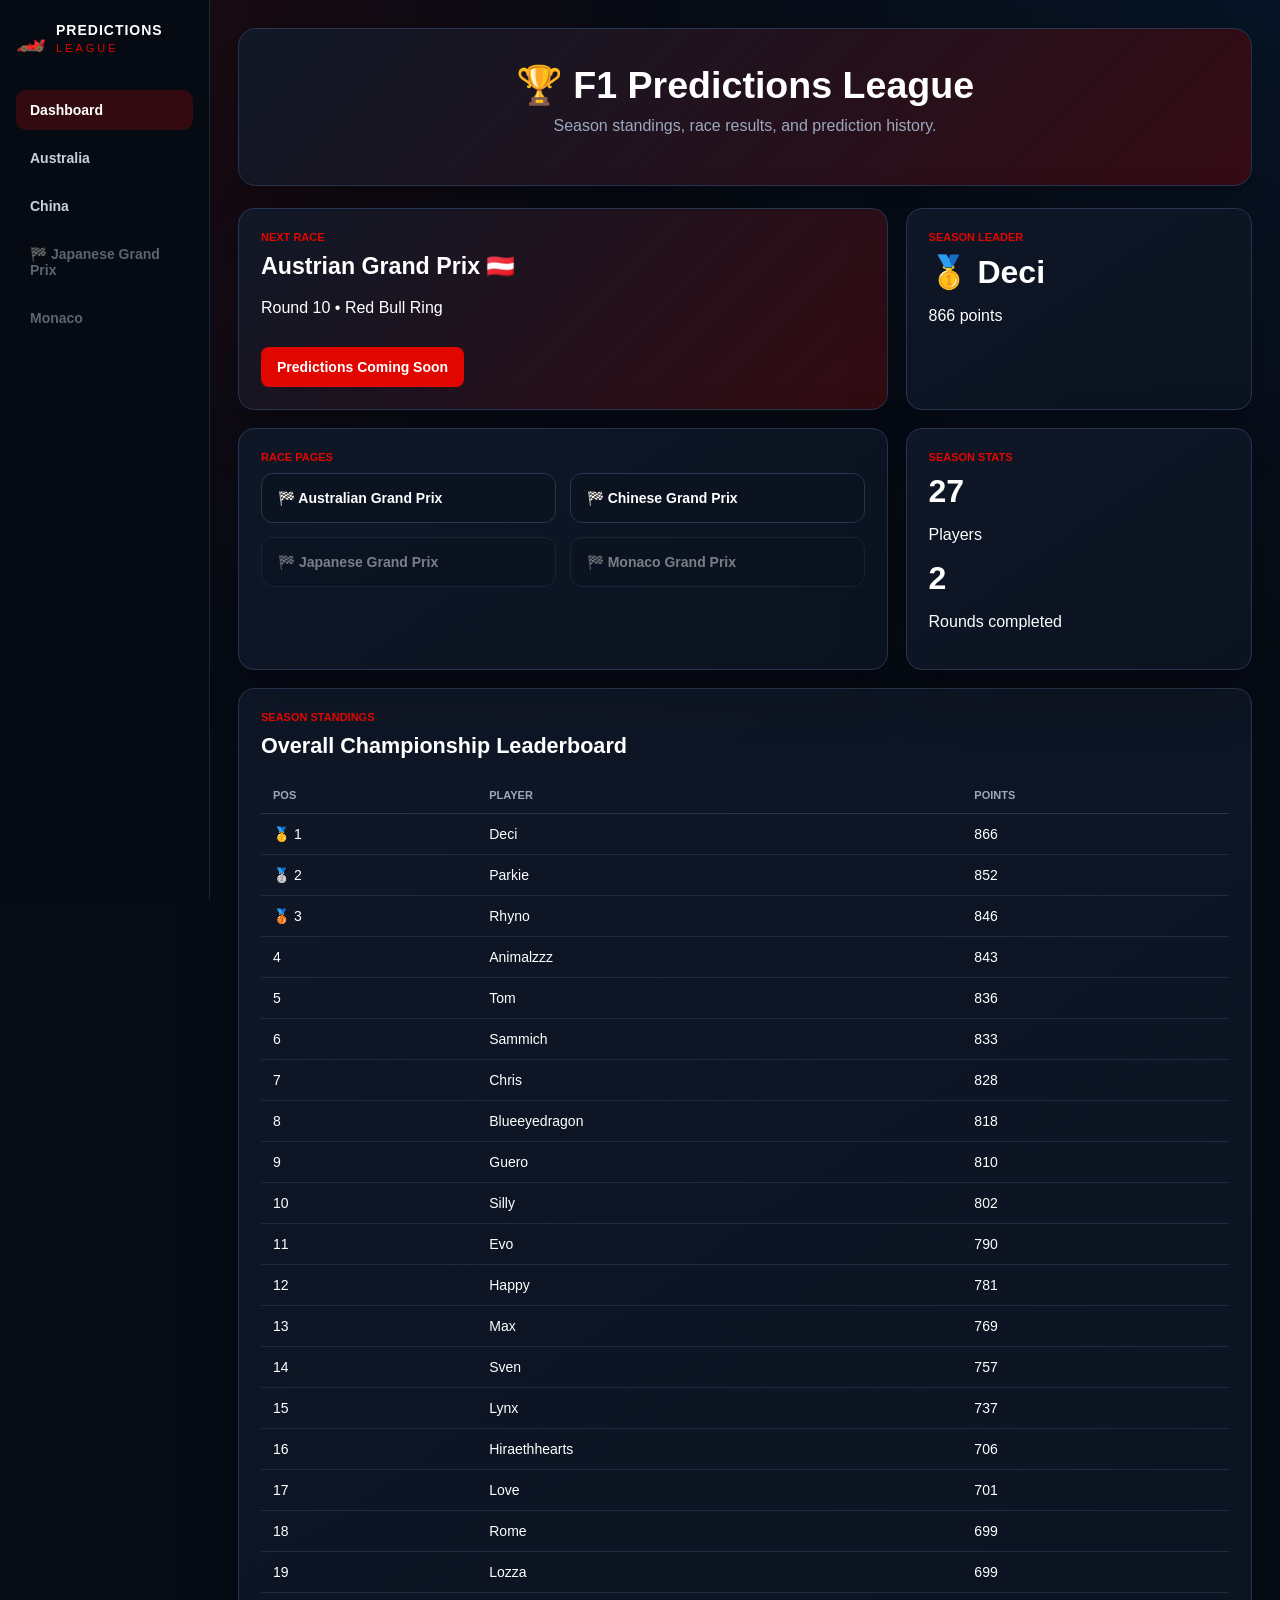
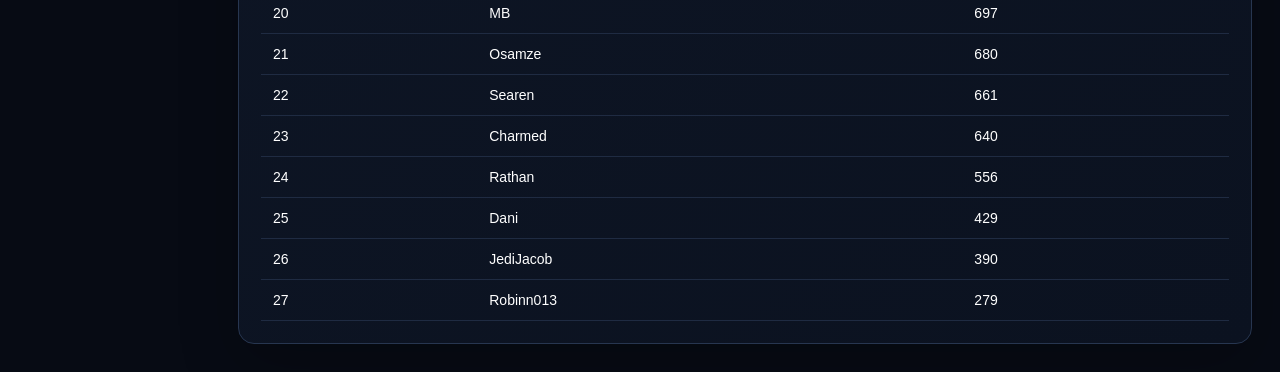
==== index.html @ 39f7abdf "Update index.html" ====
<!DOCTYPE html>
<html lang="en">
<head>
    <meta charset="UTF-8">
    <meta name="viewport" content="width=device-width, initial-scale=1.0">
    <title>F1 Predictions League</title>
    <link rel="stylesheet" href="style.css">
</head>
<body>

<div class="app">

    <aside class="sidebar">
        <div class="logo">
            <span>🏎️</span>
            <div>
                <strong>Predictions</strong>
                <small>League</small>
            </div>
        </div>

        <nav>
            <a class="active" href="index.html">Dashboard</a>
            <a href="australia.html">Australia</a>
            <a href="china.html">China</a>
           <a class="locked" href="#">🏁 Japanese Grand Prix</a>
            <a class="locked" href="#">Monaco</a>
        </nav>
    </aside>

    <main class="dashboard">

        <section class="home-hero">
            <h1>🏆 F1 Predictions League</h1>
            <p>Season standings, race results, and prediction history.</p>
        </section>

        <section class="dashboard-grid">

            <section class="card next-race-card">
                <p class="label">Next Race</p>
                <h2>Austrian Grand Prix 🇦🇹</h2>
                <p>Round 10 • Red Bull Ring</p>
                <a class="button" href="#">Predictions Coming Soon</a>
            </section>

            <section class="card summary-card">
                <p class="label">Season Leader</p>
                <h2>🥇 Deci</h2>
                <p>866 points</p>
            </section>

            <section class="card">
                <p class="label">Race Pages</p>

                <div class="race-links">
                    <a href="australia.html">🏁 Australian Grand Prix</a>
                    <a href="china.html">🏁 Chinese Grand Prix</a>
                    <a class="locked" href="#">🏁 Japanese Grand Prix</a>
                    <a class="locked" href="#">🏁 Monaco Grand Prix</a>
                </div>
            </section>

            <section class="card summary-card">
                <p class="label">Season Stats</p>
                <h2>27</h2>
                <p>Players</p>
                <h2>2</h2>
                <p>Rounds completed</p>
            </section>

        </section>

        <section class="card">
            <p class="label">Season Standings</p>
            <h2>Overall Championship Leaderboard</h2>

            <table>
                <tr><th>Pos</th><th>Player</th><th>Points</th></tr>
                <tr><td>🥇 1</td><td>Deci</td><td>866</td></tr>
                <tr><td>🥈 2</td><td>Parkie</td><td>852</td></tr>
                <tr><td>🥉 3</td><td>Rhyno</td><td>846</td></tr>
                <tr><td>4</td><td>Animalzzz</td><td>843</td></tr>
                <tr><td>5</td><td>Tom</td><td>836</td></tr>
                <tr><td>6</td><td>Sammich</td><td>833</td></tr>
                <tr><td>7</td><td>Chris</td><td>828</td></tr>
                <tr><td>8</td><td>Blueeyedragon</td><td>818</td></tr>
                <tr><td>9</td><td>Guero</td><td>810</td></tr>
                <tr><td>10</td><td>Silly</td><td>802</td></tr>
                <tr><td>11</td><td>Evo</td><td>790</td></tr>
                <tr><td>12</td><td>Happy</td><td>781</td></tr>
                <tr><td>13</td><td>Max</td><td>769</td></tr>
                <tr><td>14</td><td>Sven</td><td>757</td></tr>
                <tr><td>15</td><td>Lynx</td><td>737</td></tr>
                <tr><td>16</td><td>Hiraethhearts</td><td>706</td></tr>
                <tr><td>17</td><td>Love</td><td>701</td></tr>
                <tr><td>18</td><td>Rome</td><td>699</td></tr>
                <tr><td>19</td><td>Lozza</td><td>699</td></tr>
                <tr><td>20</td><td>MB</td><td>697</td></tr>
                <tr><td>21</td><td>Osamze</td><td>680</td></tr>
                <tr><td>22</td><td>Searen</td><td>661</td></tr>
                <tr><td>23</td><td>Charmed</td><td>640</td></tr>
                <tr><td>24</td><td>Rathan</td><td>556</td></tr>
                <tr><td>25</td><td>Dani</td><td>429</td></tr>
                <tr><td>26</td><td>JediJacob</td><td>390</td></tr>
                <tr><td>27</td><td>Robinn013</td><td>279</td></tr>
            </table>
        </section>

    </main>

</div>

</body>
</html>
---- style.css ----
* {
    box-sizing: border-box;
}

body {
    margin: 0;
    font-family: "Segoe UI", Arial, sans-serif;
    background:
        radial-gradient(circle at top left, rgba(225, 6, 0, 0.12), transparent 28%),
        radial-gradient(circle at top right, rgba(0, 128, 255, 0.08), transparent 28%),
        #070b14;
    color: white;
}

.app {
    display: grid;
    grid-template-columns: 210px 1fr;
    min-height: 100vh;
}

/* SIDEBAR */

.sidebar {
    background: #060b13;
    border-right: 1px solid #1c2638;
    padding: 22px 16px;
    position: sticky;
    top: 0;
    height: 100vh;
}

.logo {
    display: flex;
    align-items: center;
    gap: 10px;
    margin-bottom: 34px;
}

.logo span {
    font-size: 24px;
}

.logo strong {
    display: block;
    text-transform: uppercase;
    letter-spacing: 1px;
    font-size: 14px;
}

.logo small {
    color: #e10600;
    letter-spacing: 3px;
    text-transform: uppercase;
    font-size: 11px;
}

.sidebar nav {
    display: flex;
    flex-direction: column;
    gap: 8px;
}

.sidebar nav a {
    color: #c8d0e0;
    text-decoration: none;
    padding: 12px 14px;
    border-radius: 10px;
    font-weight: 600;
    font-size: 14px;
}

.sidebar nav a:hover,
.sidebar nav .active {
    background: rgba(225, 6, 0, 0.20);
    color: white;
}

.sidebar nav .locked {
    opacity: 0.45;
    cursor: not-allowed;
}

/* MAIN */

.dashboard {
    padding: 28px;
    max-width: 1220px;
    width: 100%;
}

.home-hero {
    background: linear-gradient(135deg, #101827, #350b13);
    border: 1px solid #26344f;
    border-radius: 18px;
    padding: 34px;
    text-align: center;
    margin-bottom: 22px;
    box-shadow: 0 20px 60px rgba(0, 0, 0, 0.28);
}

.home-hero h1 {
    margin: 0;
    font-size: 2.35rem;
}

.home-hero p {
    margin-top: 10px;
    color: #9ca8bd;
    font-size: 1rem;
}

/* CARDS */

.card {
    background: linear-gradient(145deg, #0f1727, #0b1220);
    border: 1px solid #273650;
    border-radius: 16px;
    padding: 22px;
    box-shadow: 0 20px 60px rgba(0, 0, 0, 0.22);
}

.card:hover {
    border-color: #e10600;
    box-shadow:
        0 0 18px rgba(225, 6, 0, 0.10),
        0 20px 60px rgba(0, 0, 0, 0.25);
    transition: 0.2s ease;
}

.label {
    color: #e10600;
    text-transform: uppercase;
    font-weight: 800;
    font-size: 11px;
    margin: 0 0 10px;
}

.card h2 {
    margin-top: 0;
    font-size: 1.35rem;
}

/* DASHBOARD GRID */

.dashboard-grid {
    display: grid;
    grid-template-columns: 1.5fr 0.8fr;
    gap: 18px;
    margin-bottom: 18px;
}

.next-race-card {
    background: linear-gradient(135deg, #101827, #340b12);
}

.next-race-card h2 {
    font-size: 1.45rem;
}

.summary-card h2 {
    font-size: 2rem;
    margin-bottom: 8px;
}

/* LINKS */

.button {
    display: inline-block;
    background: #e10600;
    color: white;
    text-decoration: none;
    padding: 12px 16px;
    border-radius: 8px;
    margin-top: 14px;
    font-weight: 800;
    font-size: 14px;
}

.button:hover {
    background: #ff1a12;
}

.race-links {
    display: grid;
    grid-template-columns: 1fr 1fr;
    gap: 14px;
}

.race-links a {
    background: #0b1220;
    border: 1px solid #273650;
    border-radius: 12px;
    padding: 16px;
    color: white;
    text-decoration: none;
    font-weight: 800;
    font-size: 14px;
}

.race-links a:hover {
    border-color: #e10600;
    transform: translateY(-2px);
    transition: 0.2s ease;
}

.race-links .locked {
    opacity: 0.45;
    cursor: not-allowed;
}

/* TABLES */

table {
    width: 100%;
    border-collapse: collapse;
    margin-top: 14px;
}

th {
    color: #9ca8bd;
    text-transform: uppercase;
    font-size: 11px;
    padding: 12px;
    text-align: left;
    border-bottom: 1px solid #26344f;
}

td {
    padding: 12px;
    border-bottom: 1px solid #1f2b42;
    font-size: 14px;
}

tr:hover {
    background: rgba(225, 6, 0, 0.08);
}

/* RACE HERO */

.hero-card {
    border-radius: 18px;
    padding: 64px 42px;
    text-align: center;
    margin-bottom: 24px;
    background:
        linear-gradient(rgba(8, 14, 29, 0.45), rgba(8, 14, 29, 0.55)),
        url("australia-flag.png");
    background-size: cover;
    background-position: center;
    background-repeat: no-repeat;
}

.china-hero {
    background:
        linear-gradient(rgba(8, 14, 29, 0.45), rgba(8, 14, 29, 0.55)),
        url("china-flag.png");
    background-size: cover;
    background-position: center;
}

.japan-hero {
    background:
        linear-gradient(rgba(8, 14, 29, 0.45), rgba(8, 14, 29, 0.55)),
        url("Japan flag.png");
    background-size: cover;
    background-position: center;
    background-repeat: no-repeat;

  }

.hero-card h2 {
    margin: 0;
    font-size: 2.6rem;
    text-shadow: 0 4px 14px rgba(0, 0, 0, 0.7);
}

.hero-card p {
    text-shadow: 0 4px 14px rgba(0, 0, 0, 0.7);
}

/* PODIUM */

.podium-grid {
    display: grid;
    grid-template-columns: repeat(3, 1fr);
    gap: 18px;
    margin-bottom: 22px;
}

.podium-box {
    background: #101827;
    border-radius: 16px;
    padding: 20px;
}

.podium-box:nth-child(1) {
    border: 2px solid #d4af37;
}

.podium-box:nth-child(2) {
    border: 2px solid #c0c0c0;
}

.podium-box:nth-child(3) {
    border: 2px solid #cd7f32;
}

.podium-box h3 {
    font-size: 1.8rem;
    margin: 8px 0;
}

.podium-box span {
    color: #e10600;
    font-weight: 800;
}

/* RACE PAGE LAYOUT */

.top-grid {
    display: grid;
    grid-template-columns: 0.9fr 1.8fr;
    gap: 22px;
}

.track-guide {
    display: grid;
    grid-template-columns: 2fr 1fr;
    gap: 18px;
    align-items: center;
}

.track-image {
    width: 100%;
    border-radius: 12px;
    display: block;
    background: #000;
}

.track-stats {
    display: grid;
    grid-template-columns: 1fr 1fr;
    gap: 12px;
}

.mini-stat {
    background: #0b1220;
    border: 1px solid #273650;
    border-radius: 12px;
    padding: 13px;
}

.mini-stat p {
    color: #9ca8bd;
    font-size: 11px;
    text-transform: uppercase;
    margin: 0 0 8px;
}

.mini-stat h3 {
    margin: 0;
    font-size: 1.25rem;
}

.mini-stat small {
    color: #9ca8bd;
}

.scores-card {
    margin-top: 22px;
}

.scores-grid {
    display: grid;
    grid-template-columns: 1fr 1fr;
    gap: 18px;
}

/* MOBILE */

@media (max-width: 1000px) {
    .app {
        grid-template-columns: 1fr;
    }

    .sidebar {
        position: static;
        height: auto;
    }

    .dashboard-grid,
    .podium-grid,
    .top-grid,
    .track-guide,
    .scores-grid,
    .race-links {
        grid-template-columns: 1fr;
    }

    .dashboard {
        padding: 18px;
    }

    .home-hero h1,
    .hero-card h2 {
        font-size: 2rem;
    }
}
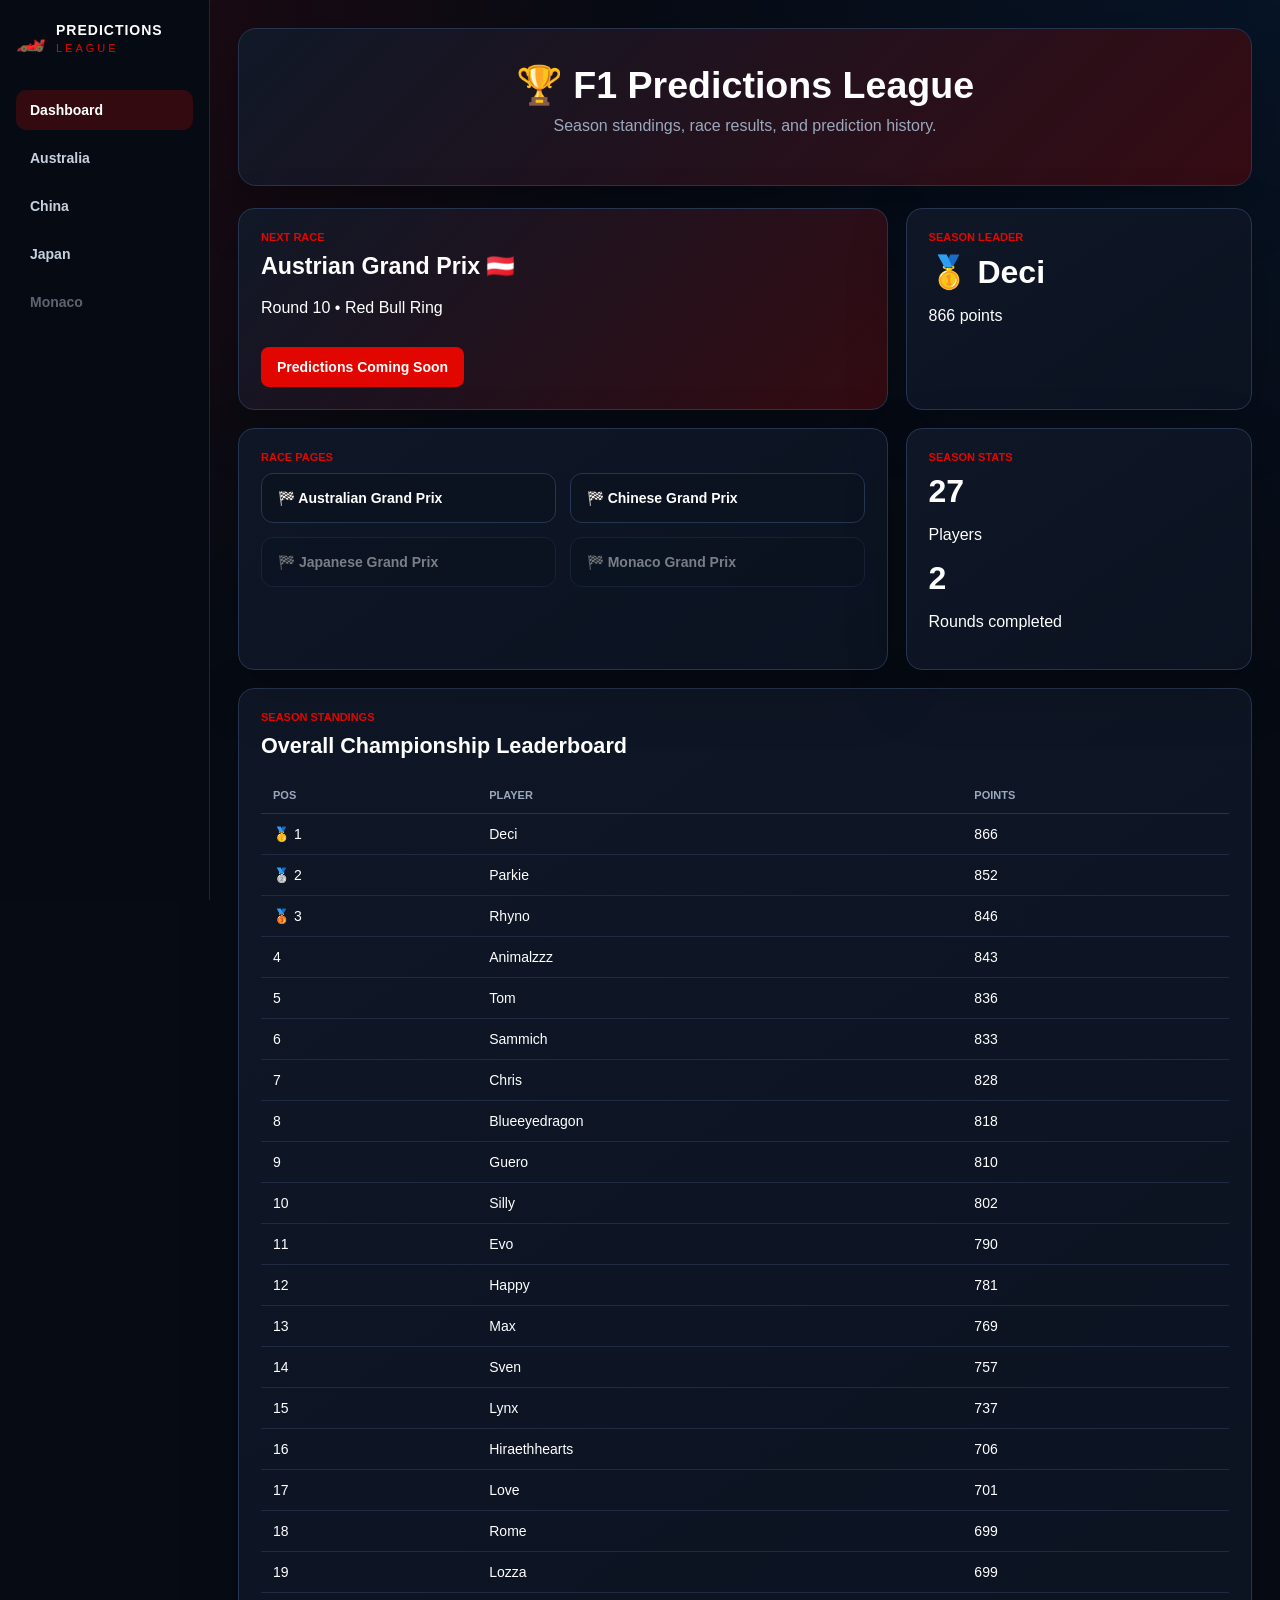
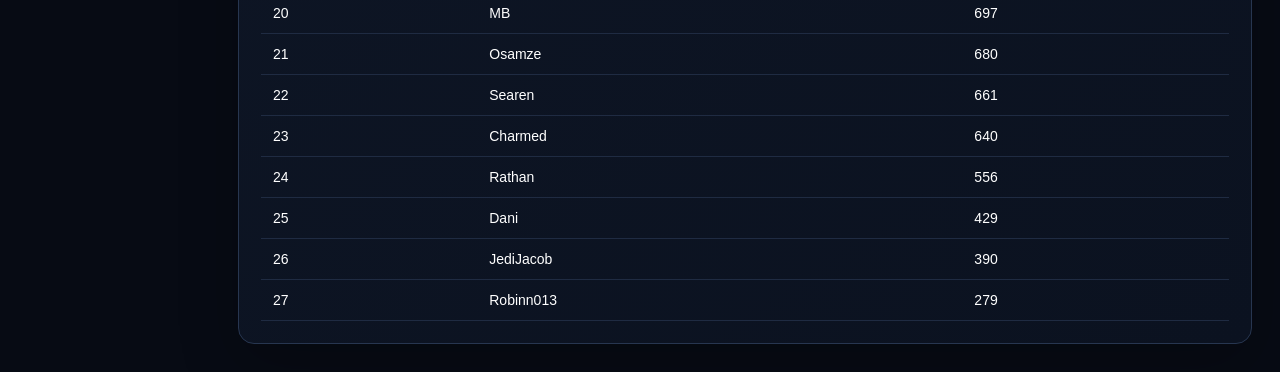
==== commit f8b693e6: "Update index.html" ====
--- a/index.html
+++ b/index.html
@@ -23,7 +23,7 @@
             <a class="active" href="index.html">Dashboard</a>
             <a href="australia.html">Australia</a>
             <a href="china.html">China</a>
-           <a class="locked" href="#">🏁 Japanese Grand Prix</a>
+            <a href="japan.html">Japan</a>
             <a class="locked" href="#">Monaco</a>
         </nav>
     </aside>
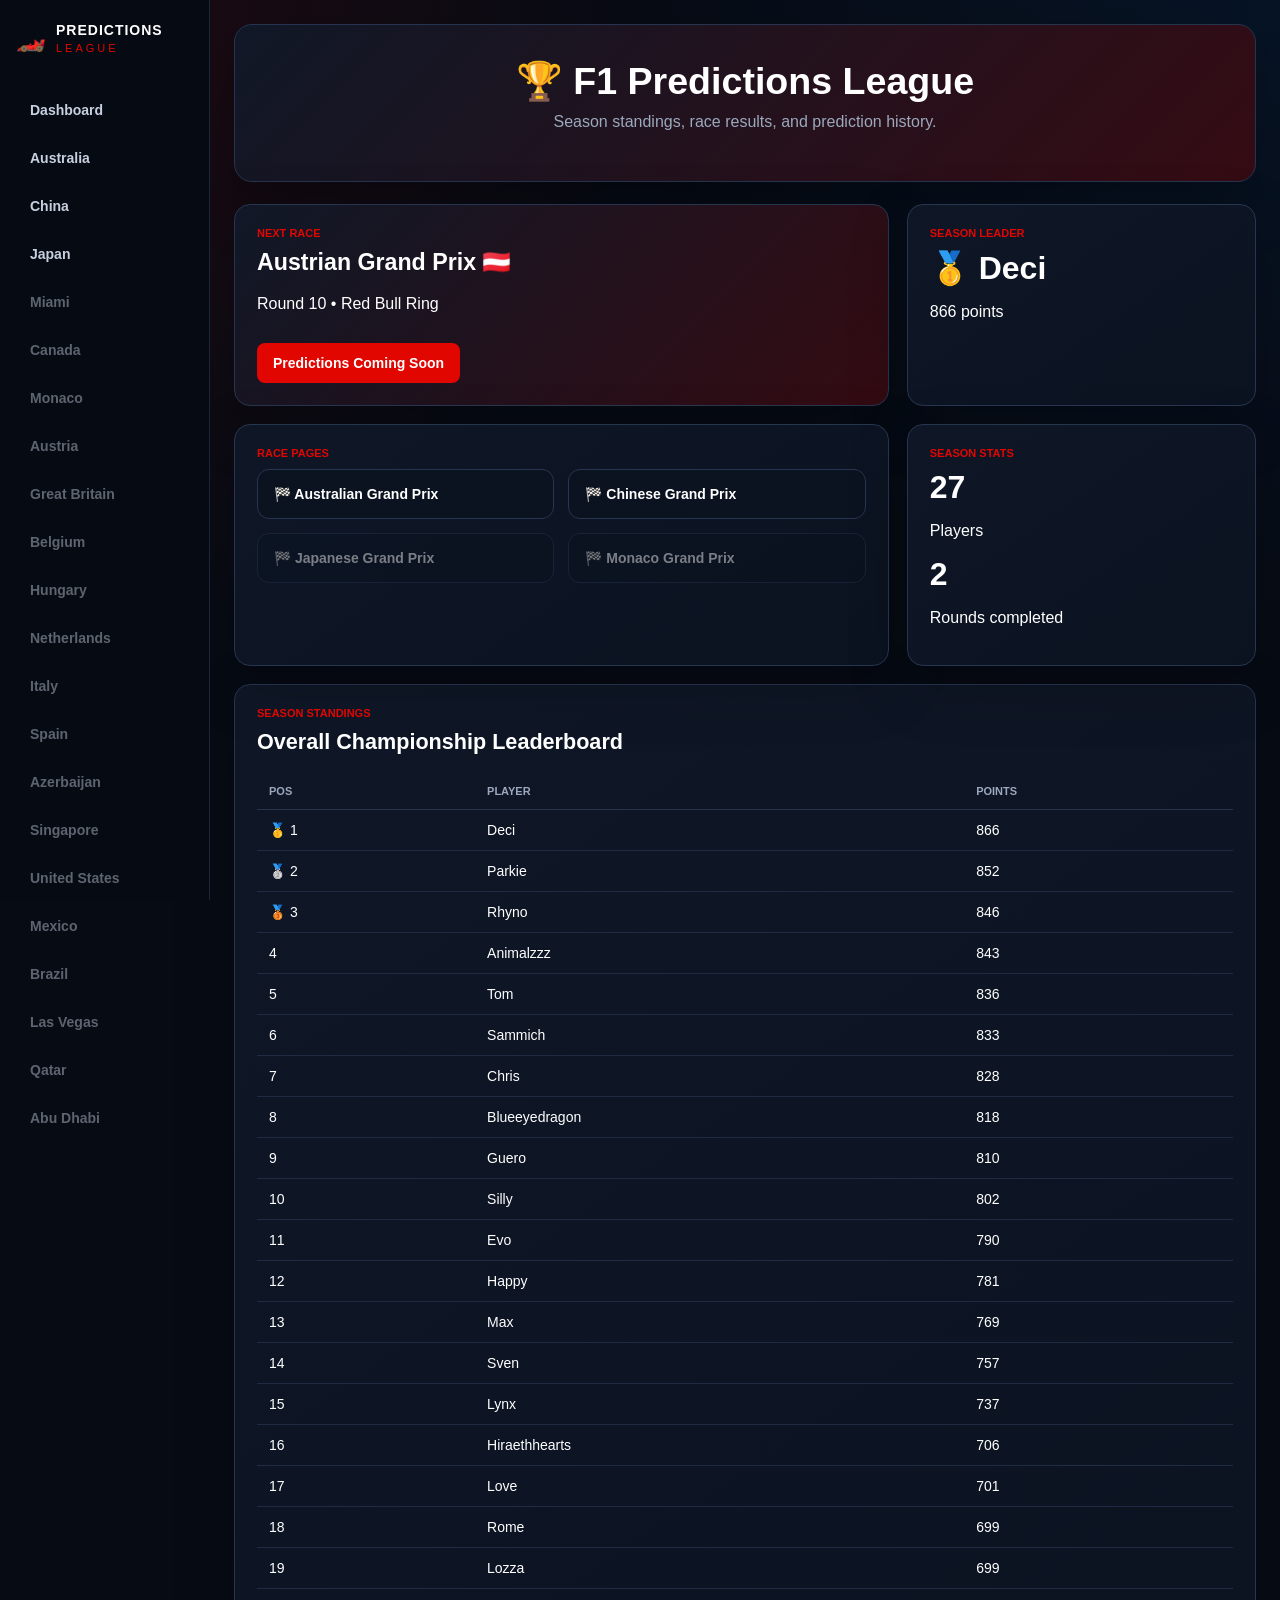
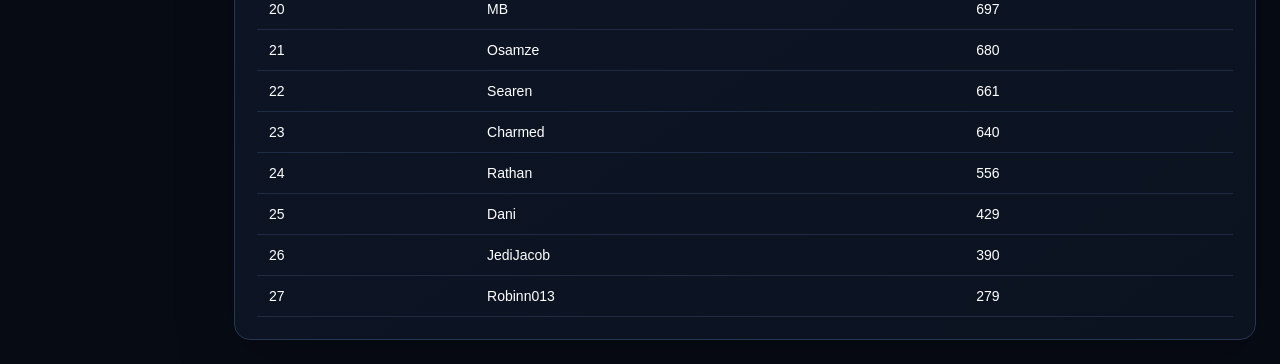
==== commit f00e708e: "Update index.html" ====
--- a/index.html
+++ b/index.html
@@ -19,13 +19,37 @@
             </div>
         </div>
 
-        <nav>
-            <a class="active" href="index.html">Dashboard</a>
-            <a href="australia.html">Australia</a>
-            <a href="china.html">China</a>
-            <a href="japan.html">Japan</a>
-            <a class="locked" href="#">Monaco</a>
-        </nav>
+<nav>
+    <a href="index.html">Dashboard</a>
+
+    <a href="australia.html">Australia</a>
+    <a href="china.html">China</a>
+    <a href="japan.html">Japan</a>
+
+    <a class="locked" href="miami.html">Miami</a>
+    <a class="locked" href="canada.html">Canada</a>
+    <a class="locked" href="monaco.html">Monaco</a>
+
+    <a class="locked" href="austria.html">Austria</a>
+    <a class="locked" href="great-britain.html">Great Britain</a>
+    <a class="locked" href="belgium.html">Belgium</a>
+
+    <a class="locked" href="hungary.html">Hungary</a>
+    <a class="locked" href="netherlands.html">Netherlands</a>
+    <a class="locked" href="italy.html">Italy</a>
+
+    <a class="locked" href="spain.html">Spain</a>
+    <a class="locked" href="azerbaijan.html">Azerbaijan</a>
+    <a class="locked" href="singapore.html">Singapore</a>
+
+    <a class="locked" href="united-states.html">United States</a>
+    <a class="locked" href="mexico.html">Mexico</a>
+    <a class="locked" href="brazil.html">Brazil</a>
+
+    <a class="locked" href="las-vegas.html">Las Vegas</a>
+    <a class="locked" href="qatar.html">Qatar</a>
+    <a class="locked" href="abu-dhabi.html">Abu Dhabi</a>
+</nav>
     </aside>
 
     <main class="dashboard">
--- a/style.css
+++ b/style.css
@@ -83,9 +83,10 @@
 /* MAIN */
 
 .dashboard {
-    padding: 28px;
-    max-width: 1220px;
     width: 100%;
+    max-width: 1300px;
+    margin: 0 auto;
+    padding: 24px;
 }
 
 .home-hero {
@@ -250,6 +251,23 @@
     background-repeat: no-repeat;
 }
 
+/* MELBOURNE SKYLINE BACKGROUND */
+
+.australia-page::before {
+    content: "";
+    position: fixed;
+    inset: 0;
+
+    background: url("Albert ParkMelbourne skyline.jpg")
+                center bottom no-repeat;
+
+    background-size: cover;
+
+    opacity: 0.08;
+    pointer-events: none;
+    z-index: -2;
+}
+
 .china-hero {
     background:
         linear-gradient(rgba(8, 14, 29, 0.45), rgba(8, 14, 29, 0.55)),
@@ -266,7 +284,48 @@
     background-position: center;
     background-repeat: no-repeat;
 
-  }
+}
+
+/* MT FUJI BACKGROUND */
+.japan-page::before {
+    content: "";
+    position: fixed;
+    inset: 0;
+    background: url("mt-fuji.png") center right no-repeat;
+    background-size: cover;
+    opacity: 0.16;
+    pointer-events: none;
+    z-index: -2;
+}
+
+    /* JAPAN CARD EFFECT */
+.japan-page .card {
+    background: rgba(15, 23, 39, 0.58);
+    backdrop-filter: blur(8px);
+}
+
+.japan-page .circuit-card {
+    background: rgba(15, 23, 39, 0.52);
+    backdrop-filter: blur(8px);
+}
+
+/* JAPAN PAGE EFFECT */
+
+.japan-page::after {
+    content: "";
+    position: fixed;
+    top: 0;
+    right: 0;
+    width: 45%;
+    height: 100%;
+    pointer-events: none;
+    z-index: -1;
+    opacity: 0.20;
+
+    background:
+        radial-gradient(circle at 70% 20%, rgba(255, 192, 203, 0.35), transparent 25%),
+        radial-gradient(circle at 85% 75%, rgba(220, 38, 38, 0.25), transparent 30%);
+}
 
 .hero-card h2 {
     margin: 0;
@@ -288,31 +347,52 @@
 }
 
 .podium-box {
-    background: #101827;
+    background: rgba(15, 23, 39, 0.60);
     border-radius: 16px;
-    padding: 20px;
+    padding: 18px 20px;
+    min-height: 120px;
+    display: flex;
+    flex-direction: column;
+    justify-content: center;
+    backdrop-filter: blur(10px);
 }
 
 .podium-box:nth-child(1) {
-    border: 2px solid #d4af37;
+    border: 1px solid #d4af37;
+    box-shadow: 0 0 12px rgba(212,175,55,0.15);
 }
 
 .podium-box:nth-child(2) {
-    border: 2px solid #c0c0c0;
+    border: 1px solid #c0c0c0;
+    box-shadow: 0 0 12px rgba(192,192,192,0.12);
 }
 
 .podium-box:nth-child(3) {
-    border: 2px solid #cd7f32;
+    border: 1px solid #cd7f32;
+    box-shadow: 0 0 12px rgba(205,127,50,0.12);
+}
+
+.podium-box p {
+    margin: 0 0 8px;
+    color: #b8c0d9;
+    font-size: 0.9rem;
 }
 
 .podium-box h3 {
     font-size: 1.8rem;
-    margin: 8px 0;
+    margin: 0 0 10px;
 }
 
 .podium-box span {
-    color: #e10600;
+    display: inline-block;
+    width: fit-content;
+    background: rgba(255, 255, 255, 0.08);
+    color: #f4d8df;
+    border: 1px solid rgba(255, 183, 197, 0.28);
+    border-radius: 999px;
+    padding: 5px 10px;
     font-weight: 800;
+    font-size: 0.75rem;
 }
 
 /* RACE PAGE LAYOUT */
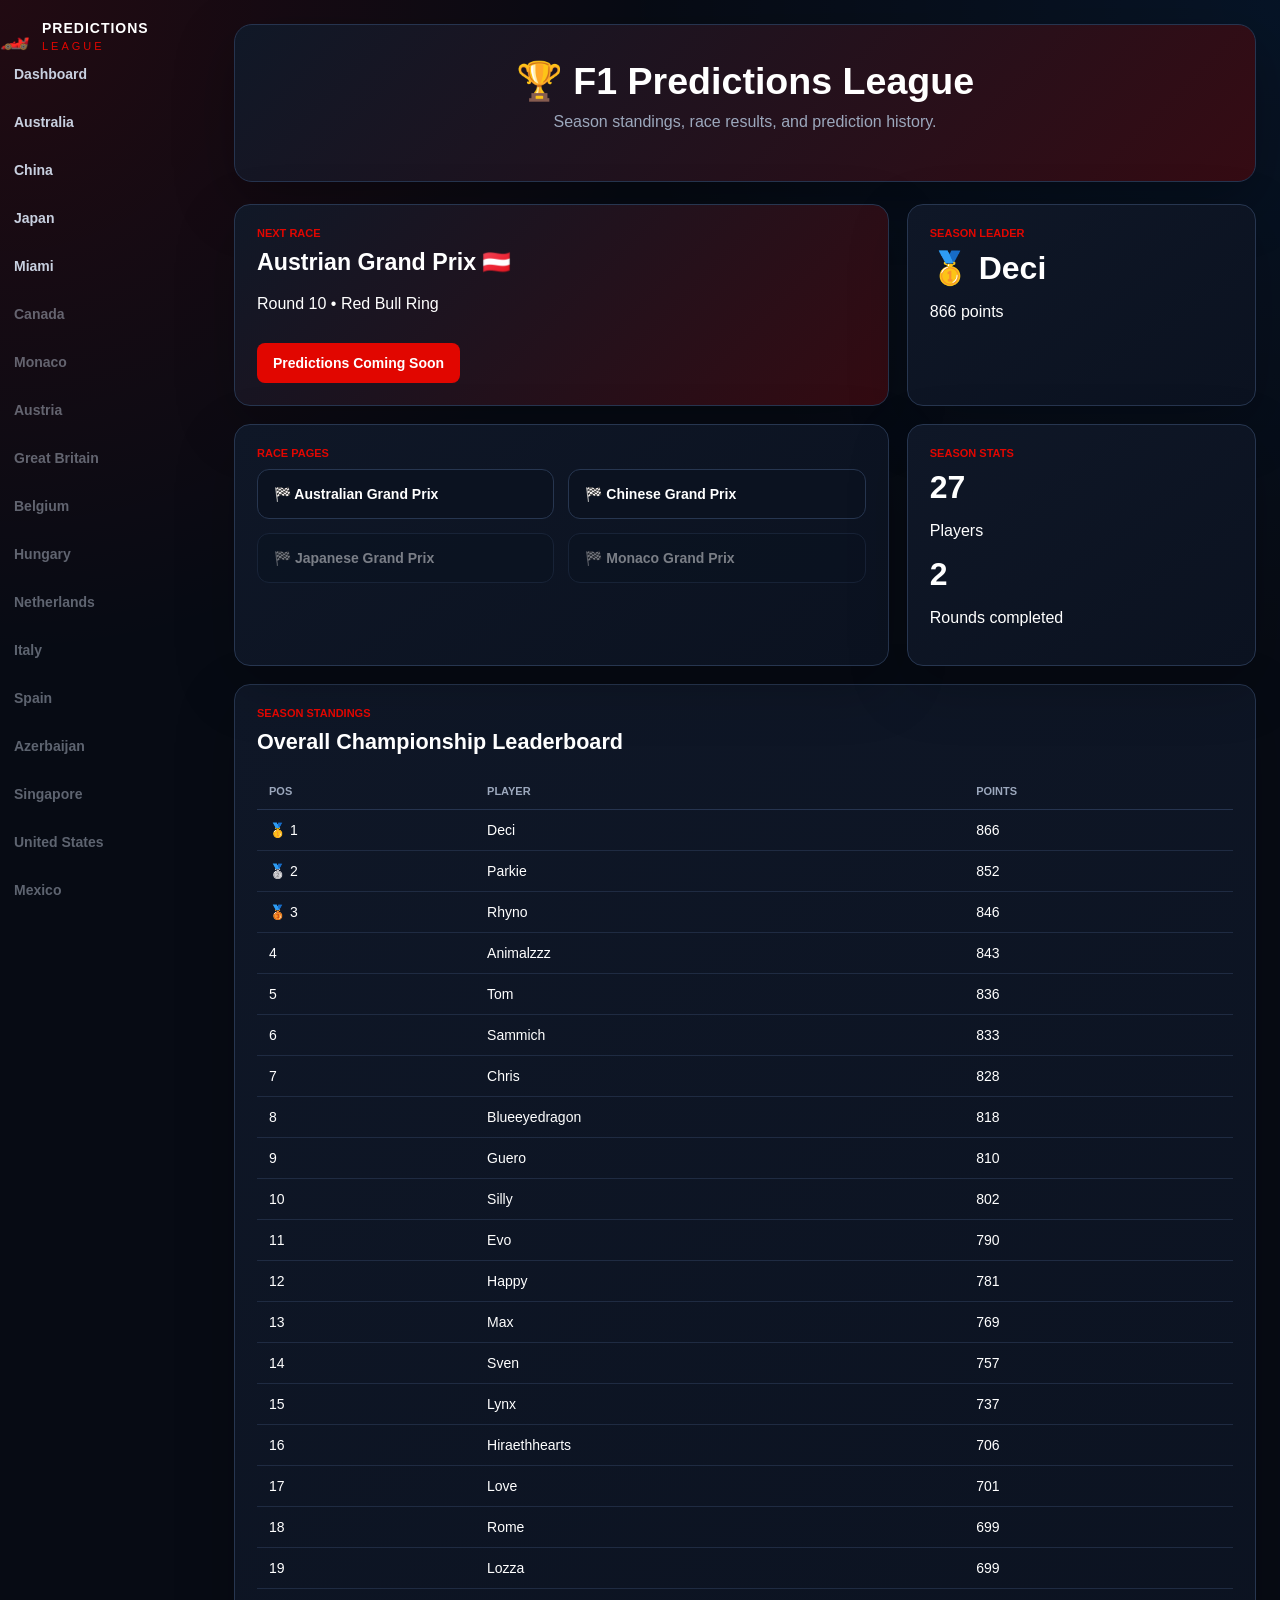
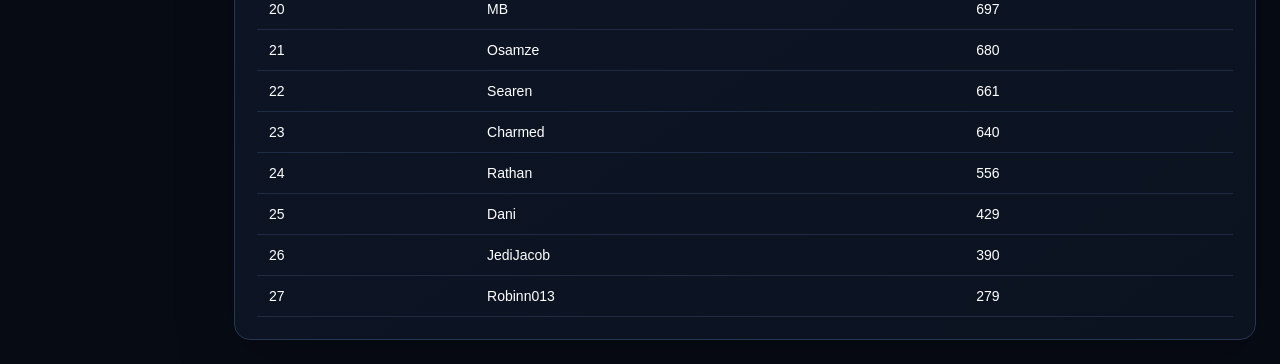
==== commit b6dbb341: "Update index.html" ====
--- a/index.html
+++ b/index.html
@@ -26,7 +26,7 @@
     <a href="china.html">China</a>
     <a href="japan.html">Japan</a>
 
-    <a class="locked" href="miami.html">Miami</a>
+    <a href="miami.html">Miami</a>
     <a class="locked" href="canada.html">Canada</a>
     <a class="locked" href="monaco.html">Monaco</a>
 
--- a/style.css
+++ b/style.css
@@ -21,19 +21,35 @@
 /* SIDEBAR */
 
 .sidebar {
-    background: #060b13;
-    border-right: 1px solid #1c2638;
-    padding: 22px 16px;
+    width: 220px;
+    height: 100vh;
     position: sticky;
     top: 0;
-    height: 100vh;
+    overflow-y: auto;
+    padding-top: 20px;
+}
+
+.sidebar::-webkit-scrollbar {
+    width: 8px;
+}
+
+.sidebar::-webkit-scrollbar-track {
+    background: rgba(255,255,255,0.05);
+}
+
+.sidebar::-webkit-scrollbar-thumb {
+    background: rgba(255,255,255,0.2);
+    border-radius: 10px;
+}
+
+.sidebar::-webkit-scrollbar-thumb:hover {
+    background: rgba(255,255,255,0.35);
 }
 
 .logo {
     display: flex;
     align-items: center;
-    gap: 10px;
-    margin-bottom: 34px;
+    gap: 12px;
 }
 
 .logo span {
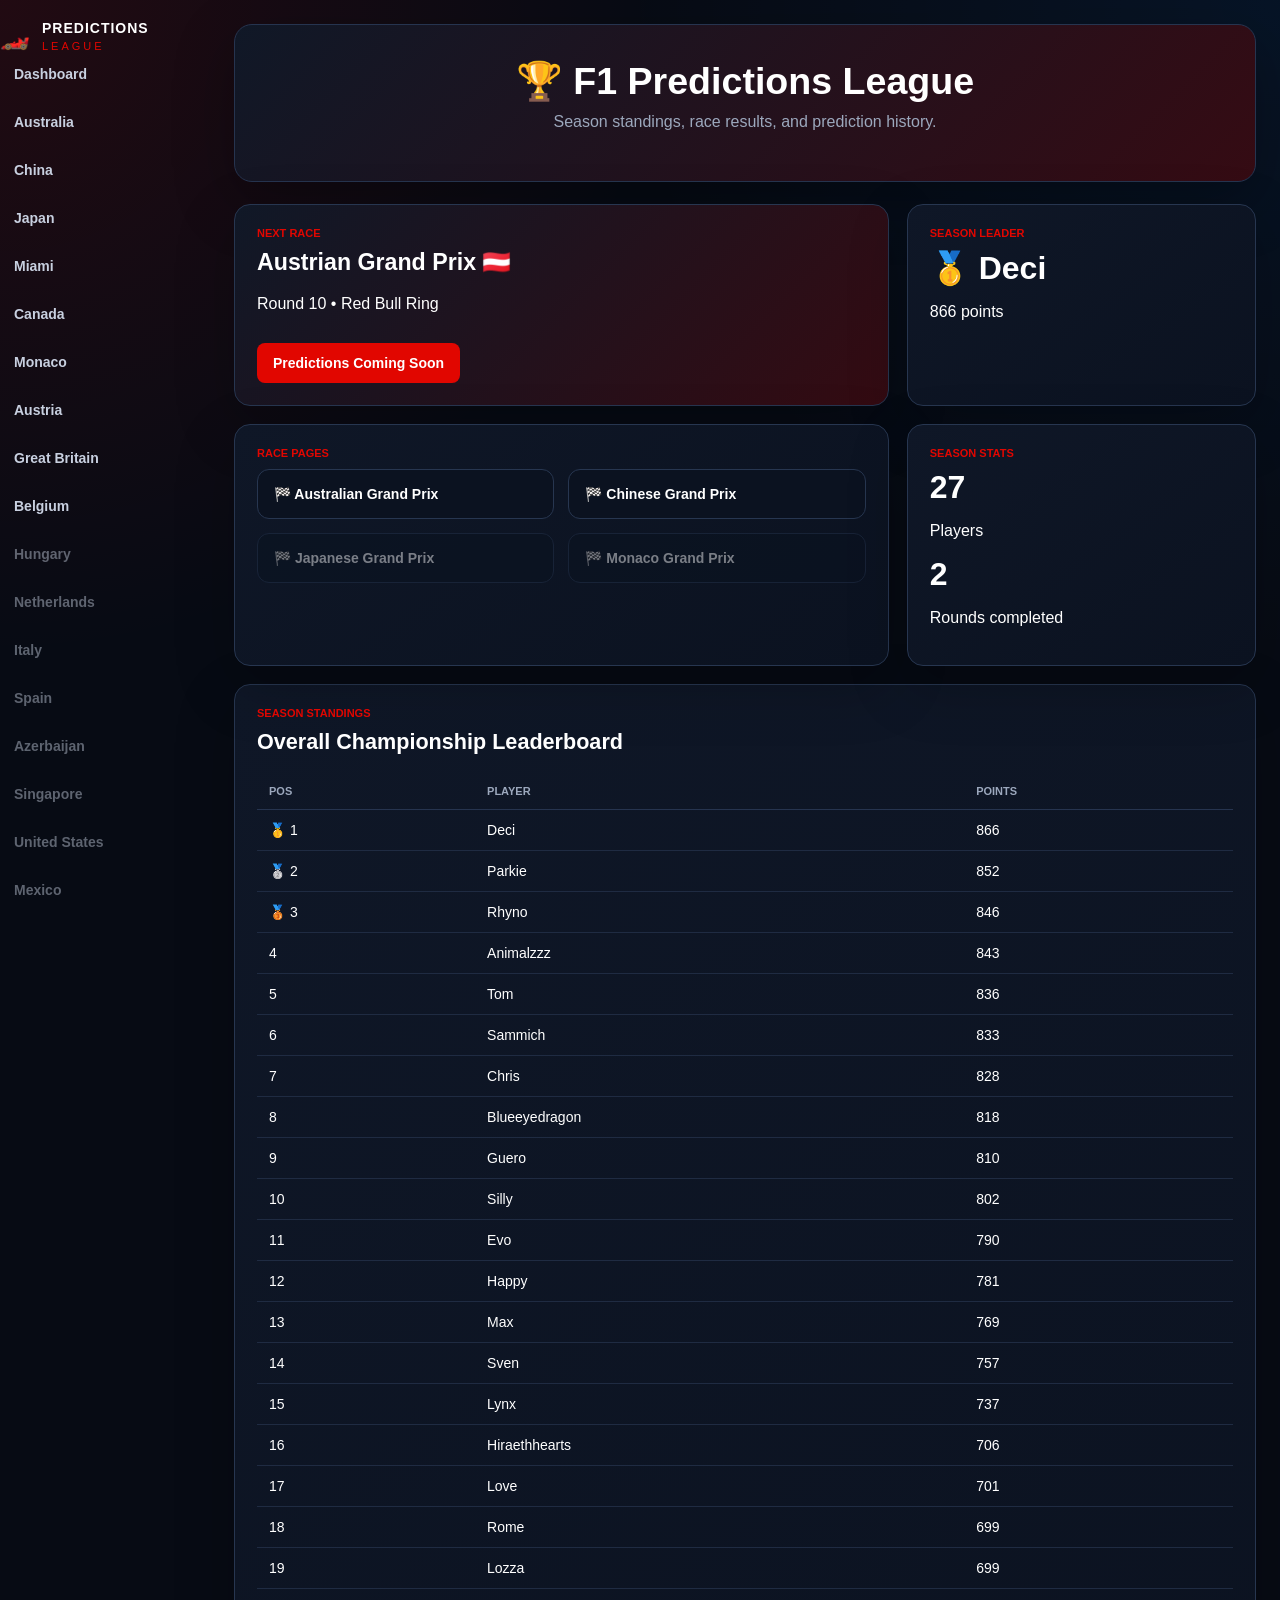
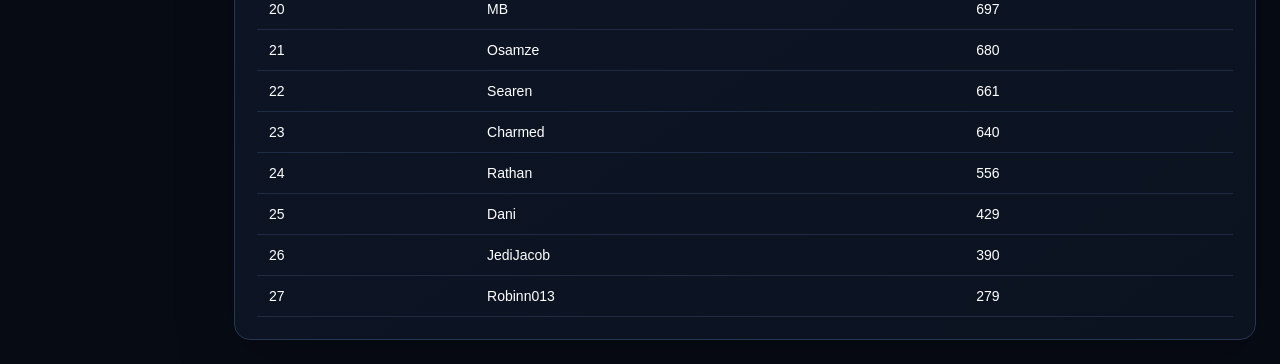
==== commit 612e6399: "Update index.html" ====
--- a/index.html
+++ b/index.html
@@ -27,12 +27,12 @@
     <a href="japan.html">Japan</a>
 
     <a href="miami.html">Miami</a>
-    <a class="locked" href="canada.html">Canada</a>
-    <a class="locked" href="monaco.html">Monaco</a>
+    <a href="canada.html">Canada</a>
+    <a href="monaco.html">Monaco</a>
 
-    <a class="locked" href="austria.html">Austria</a>
-    <a class="locked" href="great-britain.html">Great Britain</a>
-    <a class="locked" href="belgium.html">Belgium</a>
+    <a href="austria.html">Austria</a>
+    <a href="great-britain.html">Great Britain</a>
+    <a href="belgium.html">Belgium</a>
 
     <a class="locked" href="hungary.html">Hungary</a>
     <a class="locked" href="netherlands.html">Netherlands</a>
--- a/style.css
+++ b/style.css
@@ -343,6 +343,61 @@
         radial-gradient(circle at 85% 75%, rgba(220, 38, 38, 0.25), transparent 30%);
 }
 
+.miami-hero {
+    background:
+        linear-gradient(rgba(8, 14, 29, 0.45), rgba(8, 14, 29, 0.55)),
+        url("united-states flag.png");
+    background-size: cover;
+    background-position: center;
+    background-repeat: no-repeat;
+}
+
+.miami-page::after {
+    content: "";
+    position: fixed;
+    inset: 0;
+    background:
+        radial-gradient(circle at 75% 25%, rgba(0, 229, 255, 0.18), transparent 28%),
+        radial-gradient(circle at 85% 75%, rgba(255, 79, 216, 0.20), transparent 32%);
+    pointer-events: none;
+    z-index: -1;
+}
+
+.miami-page .card,
+.miami-page .circuit-card {
+    background: rgba(15, 23, 39, 0.70);
+    backdrop-filter: blur(10px);
+}
+
+
+/* MIAMI RESULTS GRID */
+
+.miami-page .results-grid {
+    display: grid;
+    grid-template-columns: 1fr 1fr;
+    gap: 12px 24px;
+}
+
+.miami-page .track-guide {
+    grid-template-columns: 1fr;
+}
+
+.miami-page .track-guide img {
+    width: 100%;
+    max-height: 520px;
+    object-fit: contain;
+}
+
+.miami-page .track-stats {
+    grid-template-columns: repeat(3, 1fr);
+    margin-top: 18px;
+}
+
+.miami-page .mini-stat {
+    min-height: 100px;
+}
+
+
 .hero-card h2 {
     margin: 0;
     font-size: 2.6rem;
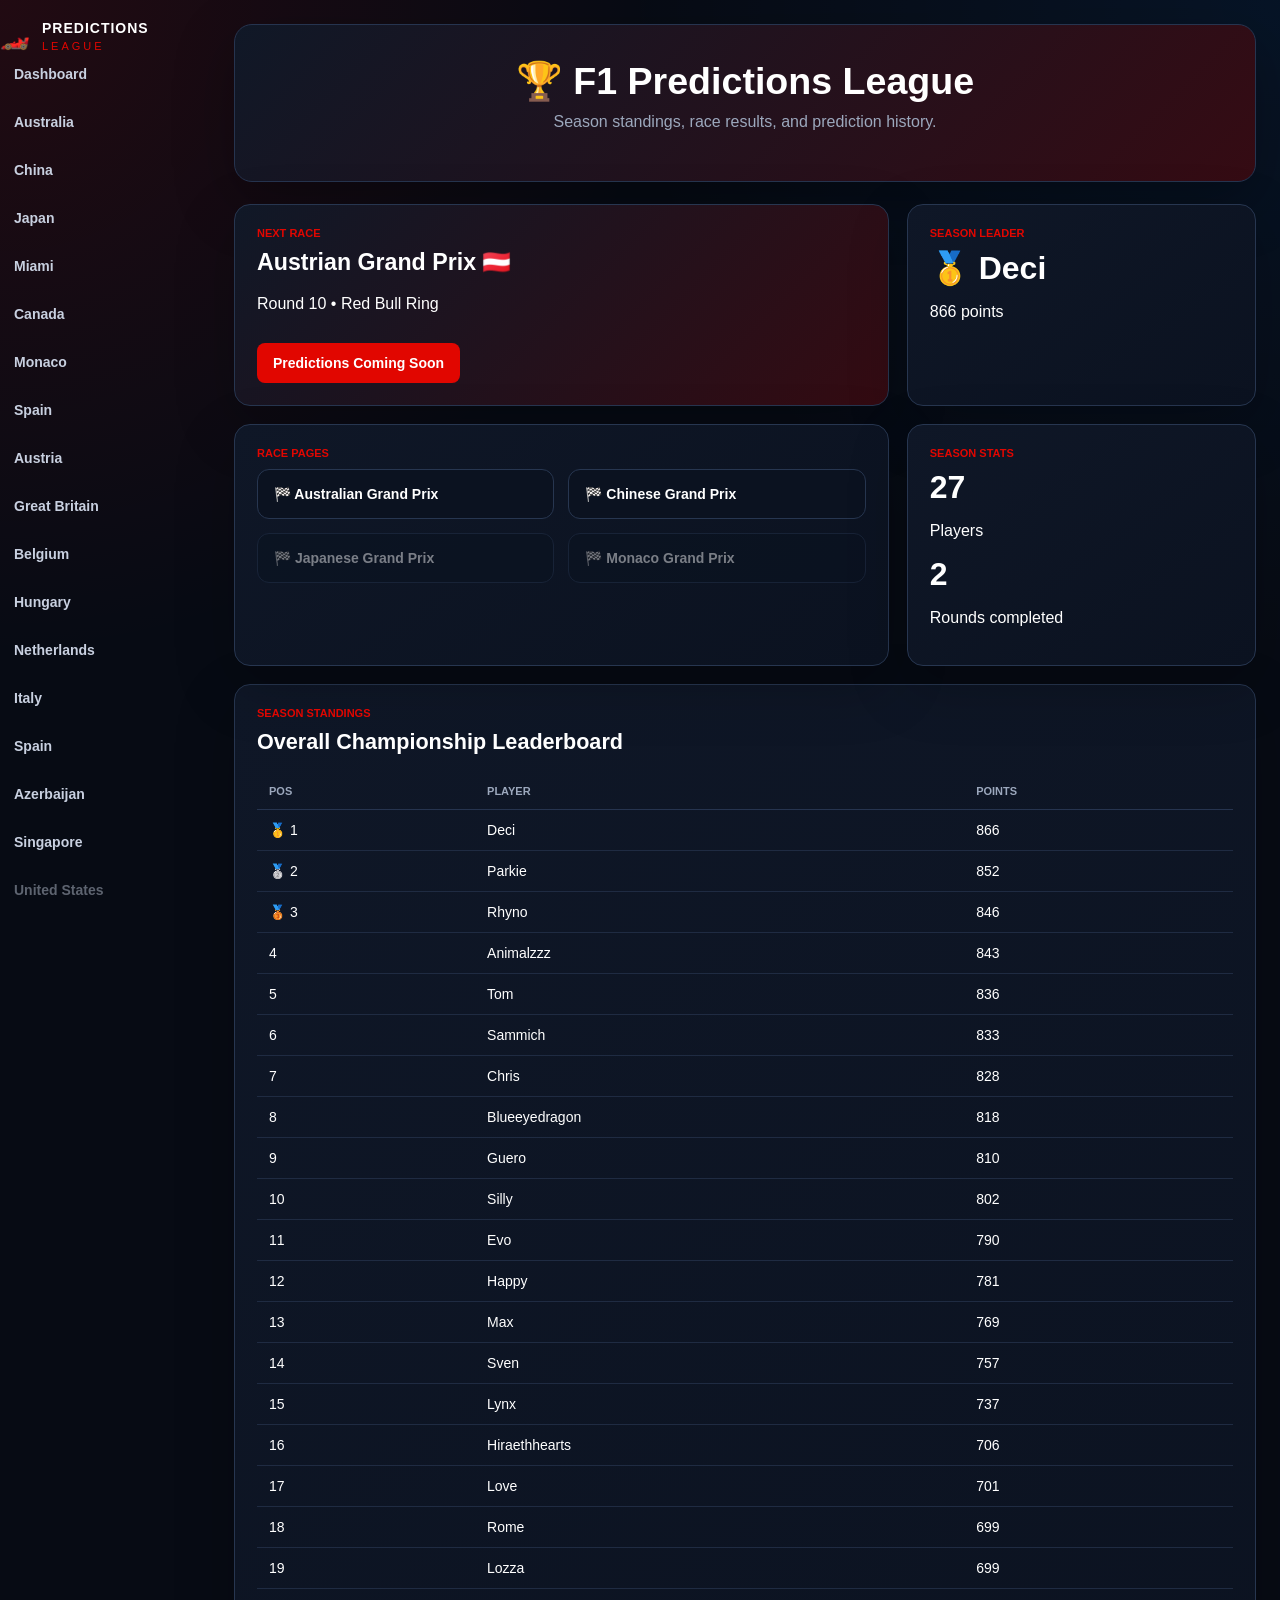
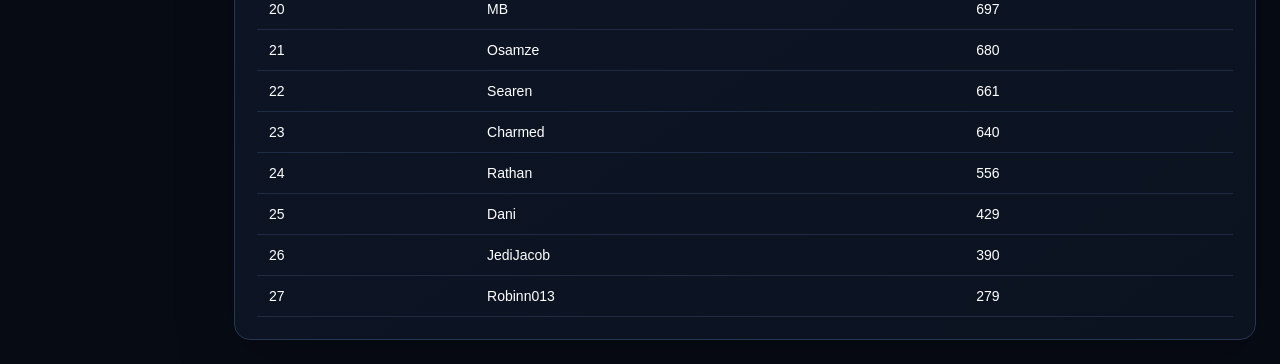
==== commit 764c5a07: "Update index.html" ====
--- a/index.html
+++ b/index.html
@@ -29,18 +29,18 @@
     <a href="miami.html">Miami</a>
     <a href="canada.html">Canada</a>
     <a href="monaco.html">Monaco</a>
-
+    <a href="spain.html">Spain</a>
     <a href="austria.html">Austria</a>
     <a href="great-britain.html">Great Britain</a>
     <a href="belgium.html">Belgium</a>
 
-    <a class="locked" href="hungary.html">Hungary</a>
-    <a class="locked" href="netherlands.html">Netherlands</a>
-    <a class="locked" href="italy.html">Italy</a>
+    <a href="hungary.html">Hungary</a>
+    <a href="netherlands.html">Netherlands</a>
+    <a  href="italy.html">Italy</a>
 
-    <a class="locked" href="spain.html">Spain</a>
-    <a class="locked" href="azerbaijan.html">Azerbaijan</a>
-    <a class="locked" href="singapore.html">Singapore</a>
+    <a href="spain.html">Spain</a>
+    <a href="azerbaijan.html">Azerbaijan</a>
+    <a href="singapore.html">Singapore</a>
 
     <a class="locked" href="united-states.html">United States</a>
     <a class="locked" href="mexico.html">Mexico</a>
--- a/style.css
+++ b/style.css
@@ -397,6 +397,35 @@
     min-height: 100px;
 }
 
+.canada-hero {
+    background:
+        linear-gradient(rgba(8, 14, 29, 0.45), rgba(8, 14, 29, 0.55)),
+        url("canada flag.png");
+    background-size: cover;
+    background-position: center;
+    background-repeat: no-repeat;
+}
+
+.monaco-hero {
+    background:
+        linear-gradient(rgba(8, 14, 29, 0.45), rgba(8, 14, 29, 0.55)),
+        url("monaco flag.png");
+    background-size: cover;
+    background-position: center;
+    background-repeat: no-repeat;
+}
+
+.monaco-page::before {
+    content: "";
+    position: fixed;
+    inset: 0;
+    background: url("Port Hercule monaco.jpg") center bottom no-repeat;
+    background-size: cover;
+    opacity: 0.10;
+    pointer-events: none;
+    z-index: -2;
+}
+
 
 .hero-card h2 {
     margin: 0;
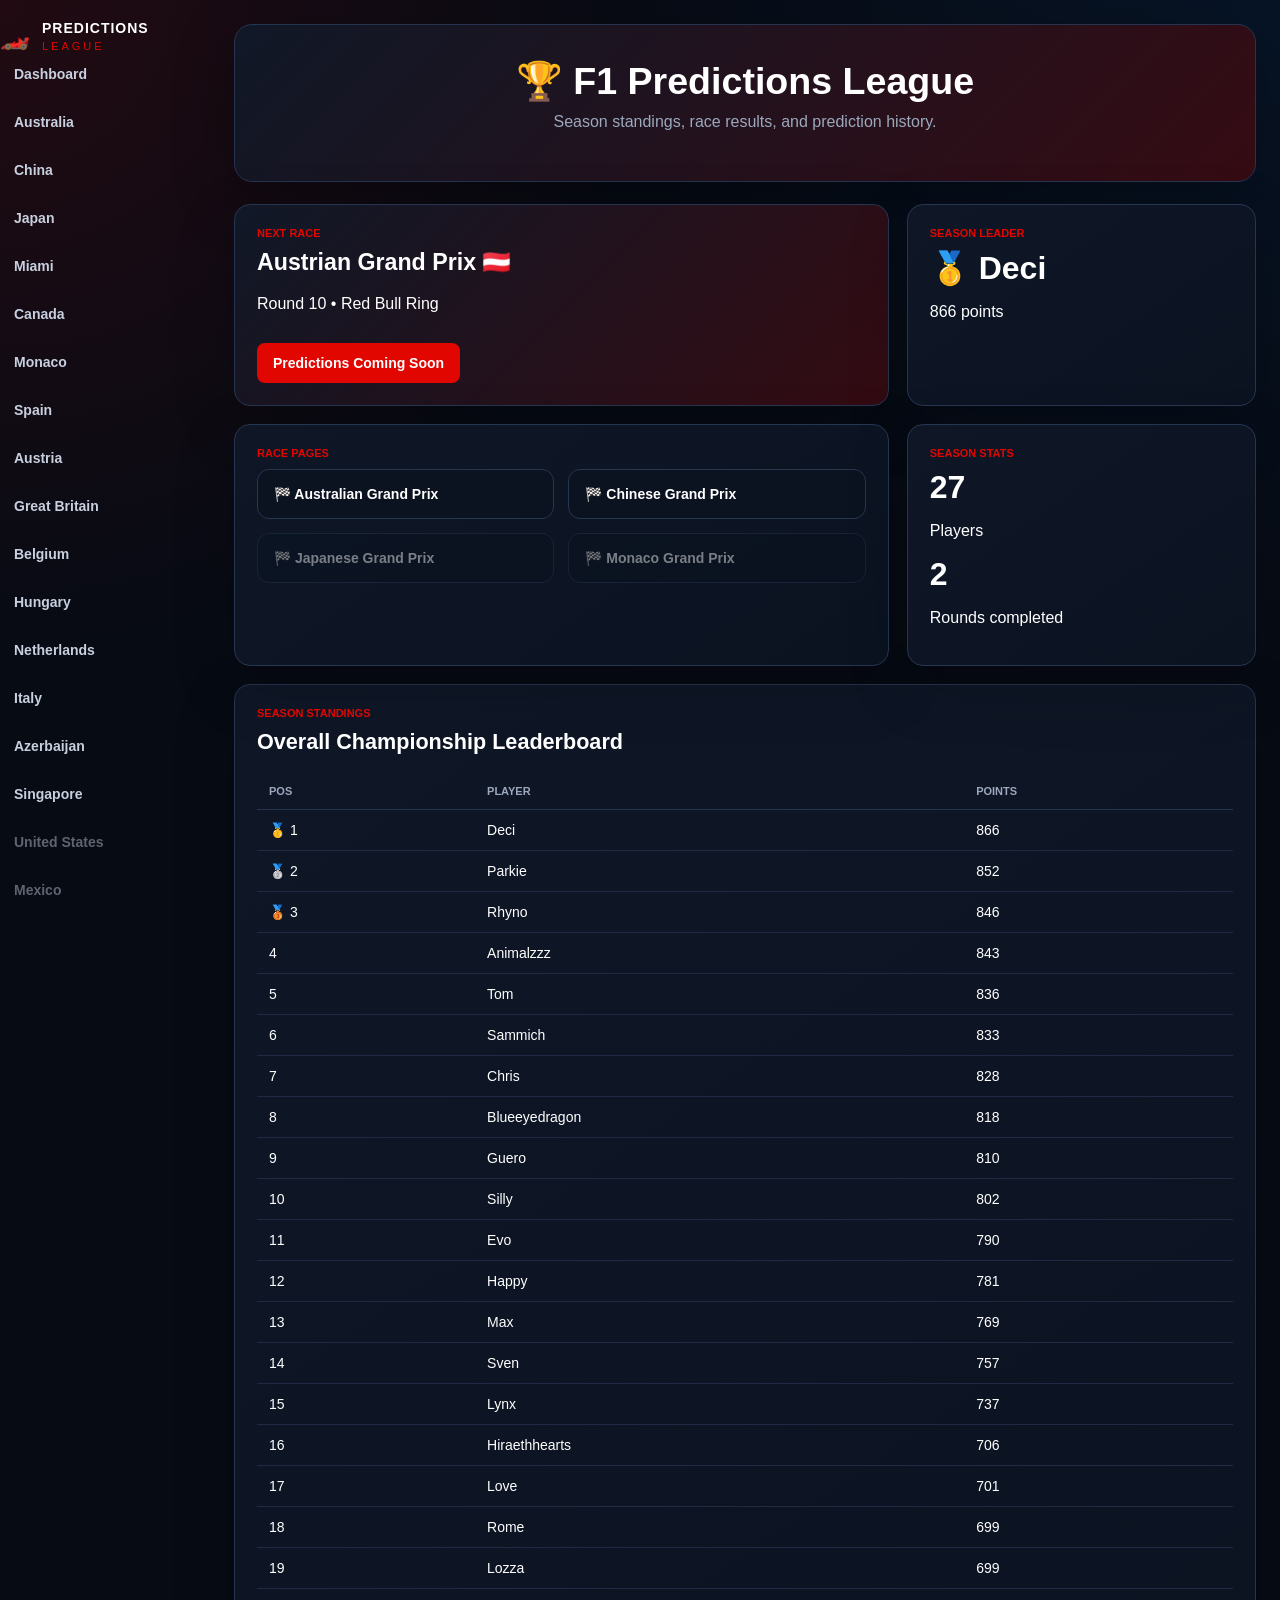
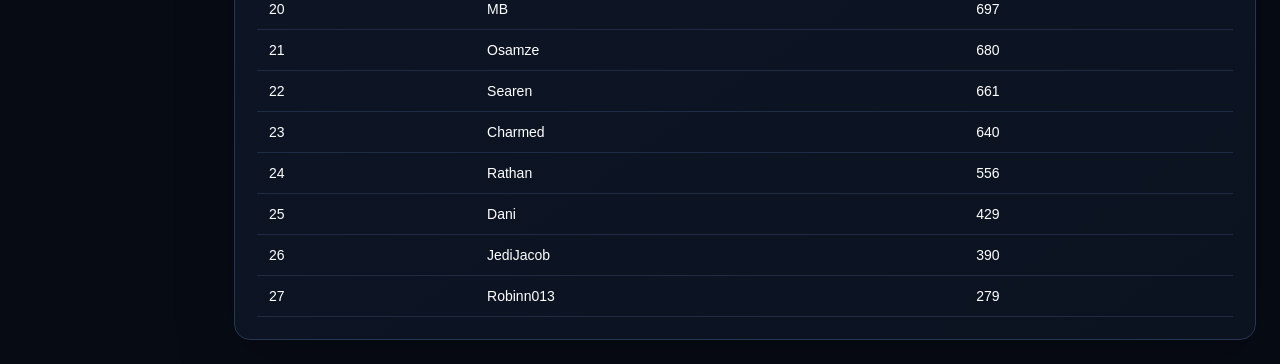
==== commit 94c6038a: "Update index.html" ====
--- a/index.html
+++ b/index.html
@@ -36,9 +36,9 @@
 
     <a href="hungary.html">Hungary</a>
     <a href="netherlands.html">Netherlands</a>
-    <a  href="italy.html">Italy</a>
+    <a href="italy.html">Italy</a>
 
-    <a href="spain.html">Spain</a>
+    
     <a href="azerbaijan.html">Azerbaijan</a>
     <a href="singapore.html">Singapore</a>
 
--- a/style.css
+++ b/style.css
@@ -404,6 +404,7 @@
     background-size: cover;
     background-position: center;
     background-repeat: no-repeat;
+
 }
 
 .monaco-hero {
@@ -415,16 +416,6 @@
     background-repeat: no-repeat;
 }
 
-.monaco-page::before {
-    content: "";
-    position: fixed;
-    inset: 0;
-    background: url("Port Hercule monaco.jpg") center bottom no-repeat;
-    background-size: cover;
-    opacity: 0.10;
-    pointer-events: none;
-    z-index: -2;
-}
 
 
 .hero-card h2 {
